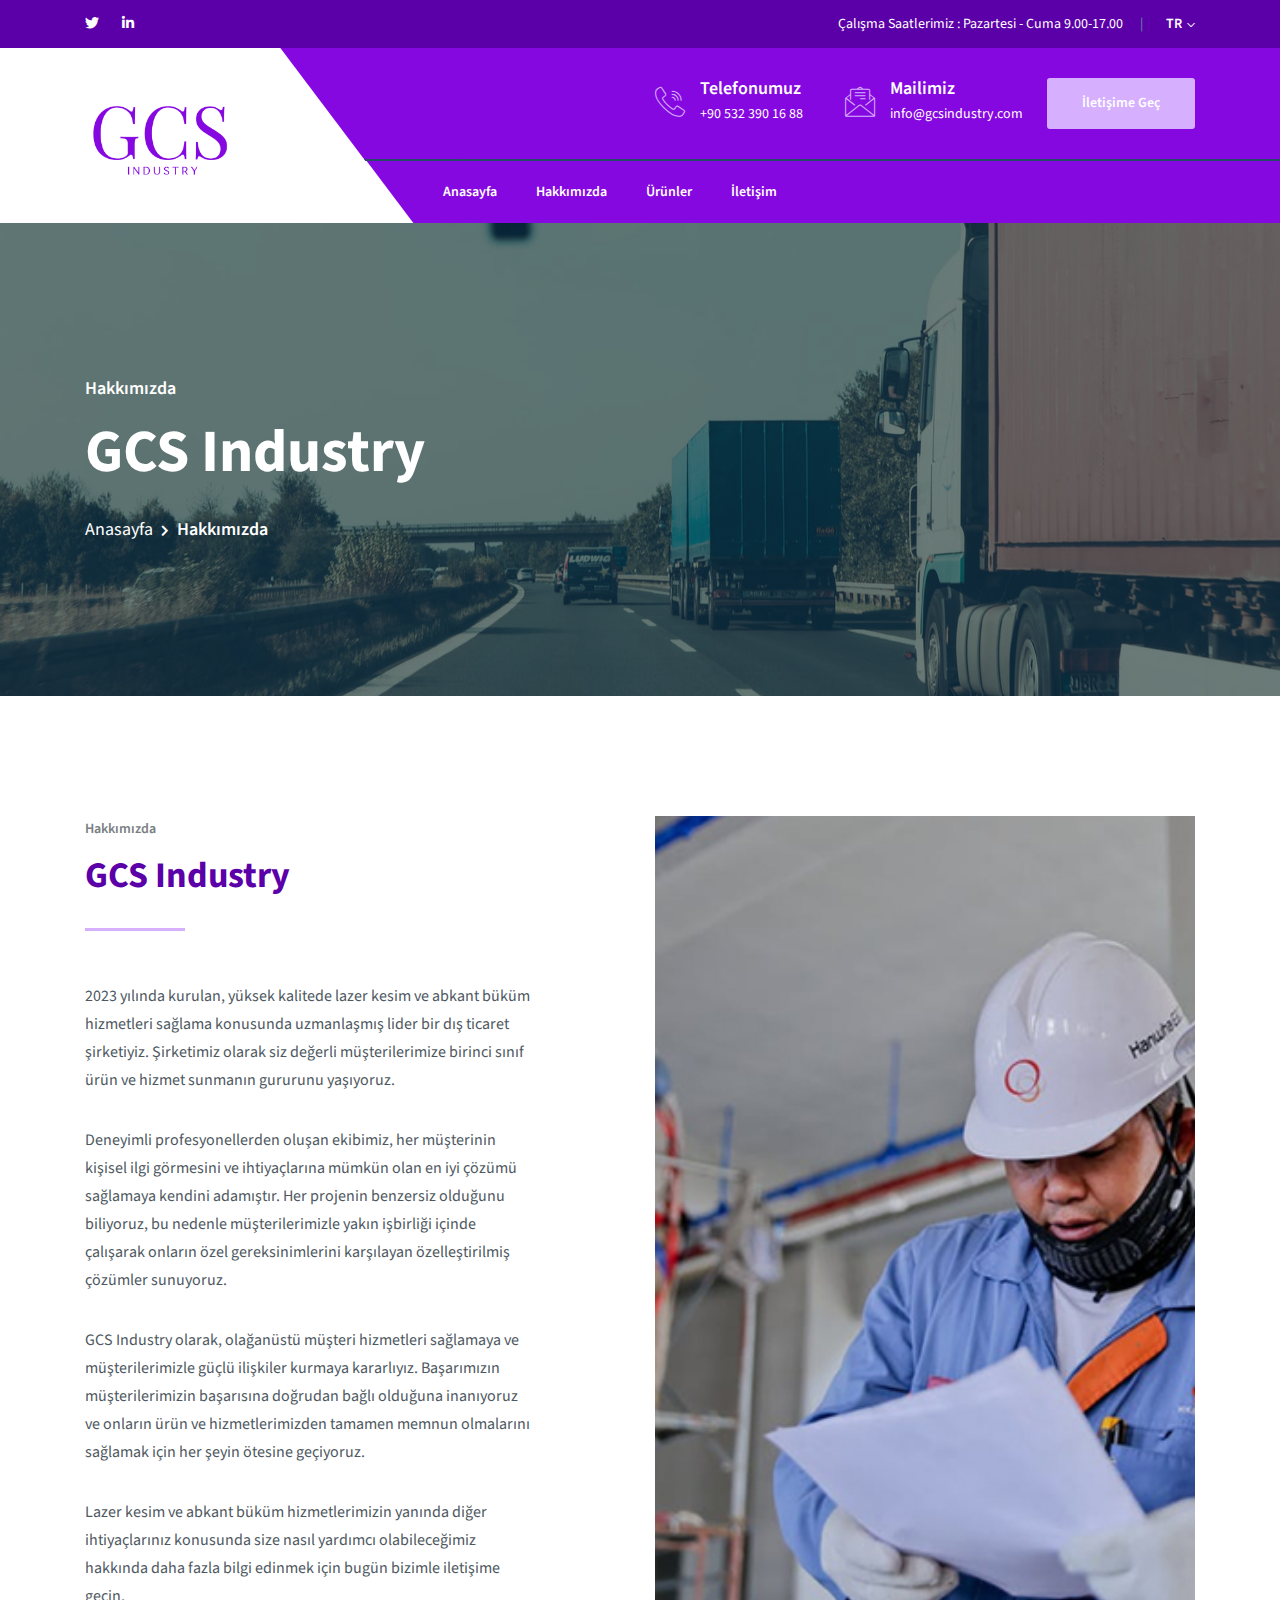
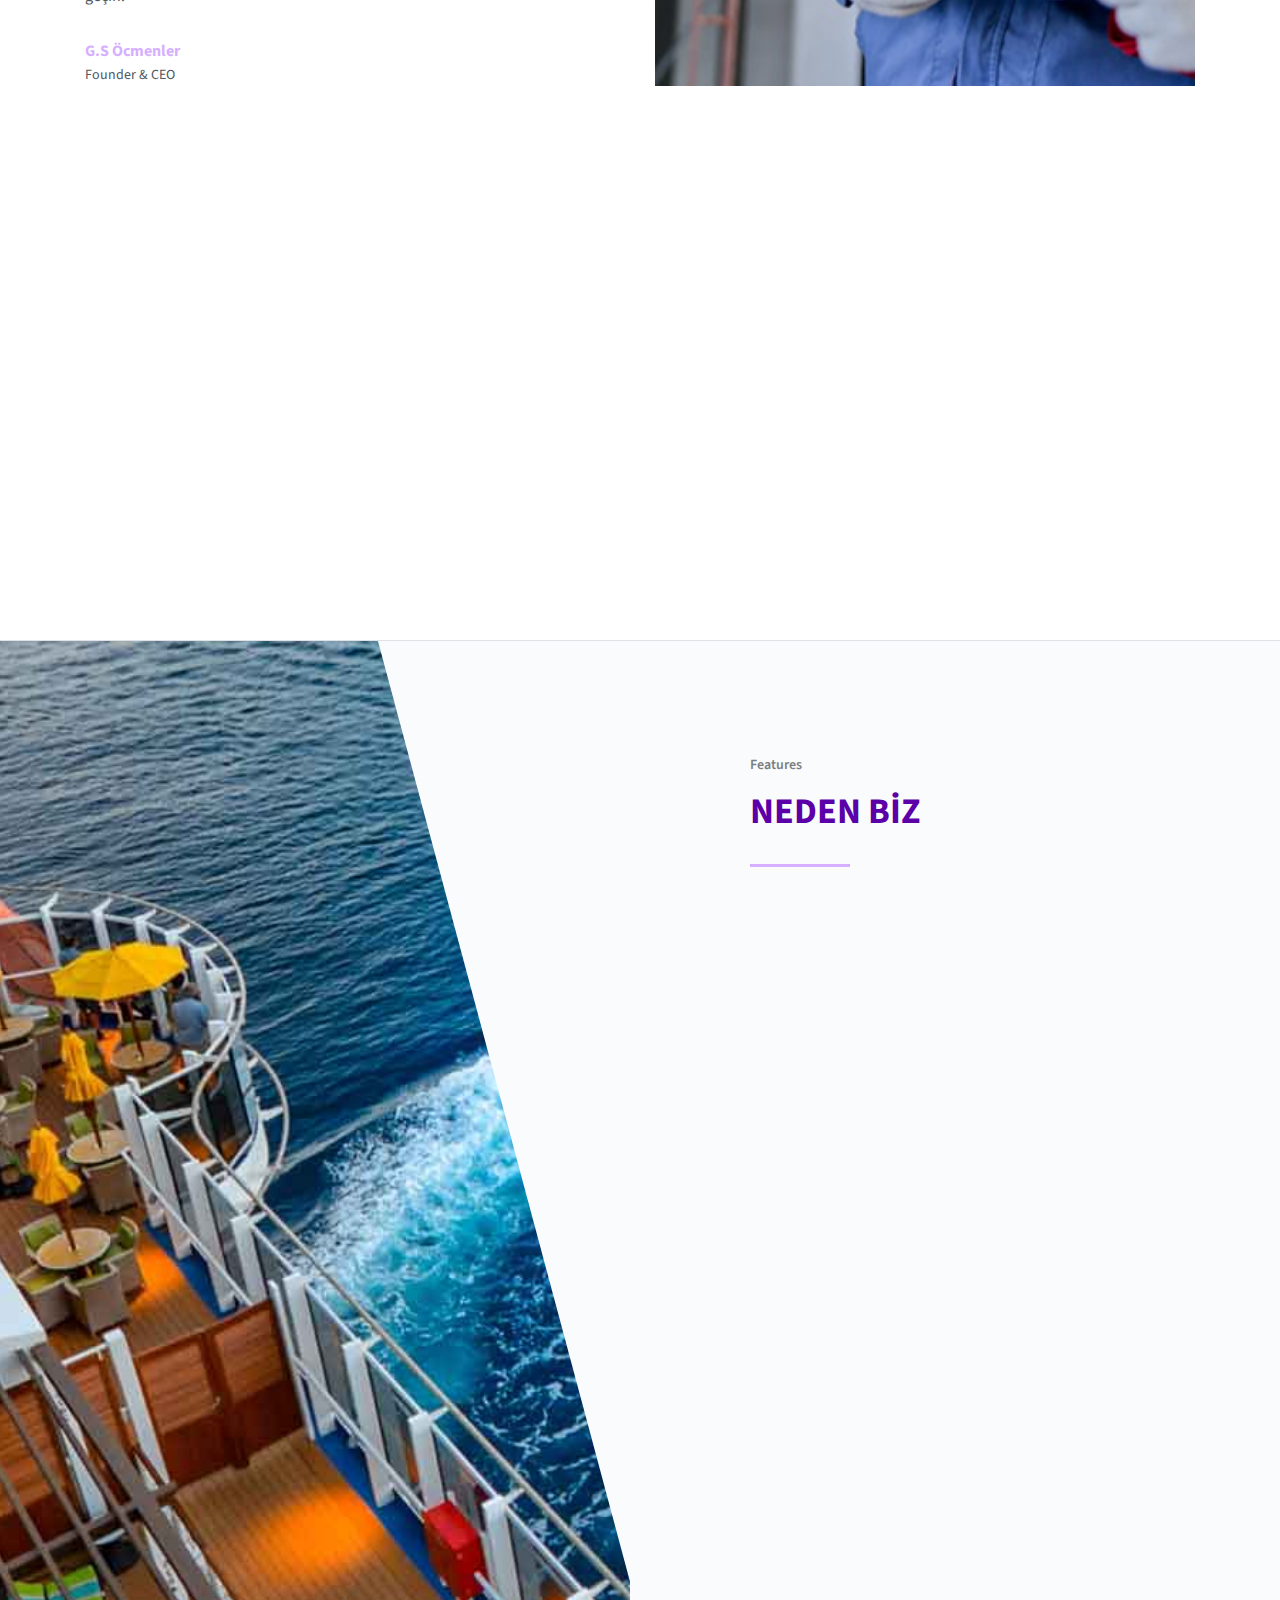
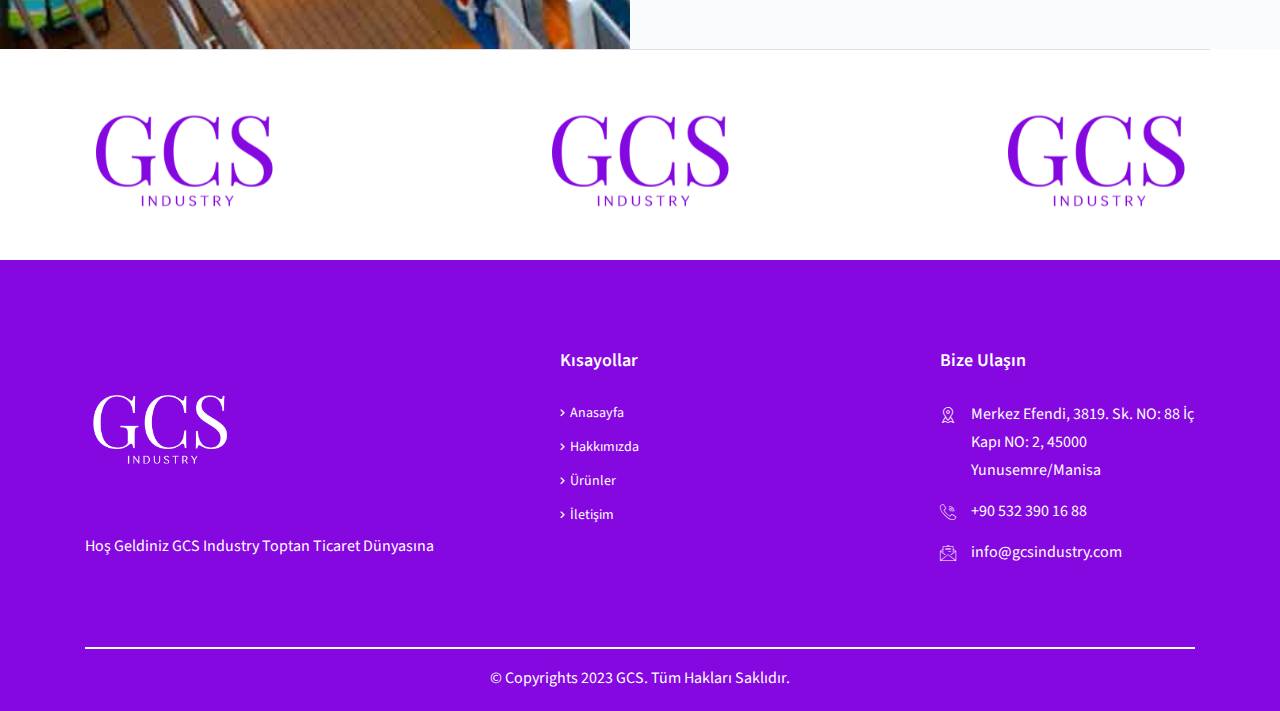
==== about.html @ cf112017 "Add files via upload" ====
<!DOCTYPE html>
<html lang="en">
   

<head>
   <meta http-equiv="Content-Type" content="text/html; charset=UTF-8">
   <meta http-equiv="X-UA-Compatible" content="IE=edge" />
   <meta http-equiv="X-UA-Compatible" content="ie=edge">
   <meta name="viewport" content="width=device-width, initial-scale=1.0">
   <title>GCS Industry</title>
   <!-- favicon -->
   <link rel="shortcut icon" href="assets/logo/png_seffafarkaplan.png" type="image/x-icon">
   <!-- bootstrap css -->
   <link rel="stylesheet" href="assets/css/bootstrap.min.css">
   <!-- fontawesome css -->
   <link rel="stylesheet" href="assets/css/flaticon.css">
   <!-- fontawesome css -->
   <link rel="stylesheet" href="assets/css/fontawesome.min.css">
   <!-- owl carousel css -->
   <link rel="stylesheet" href="assets/css/owl.carousel.min.css">
   <!-- owl carousel theme css -->
   <link rel="stylesheet" href="assets/css/owl.theme.default.min.css">
   <!-- slicknav css -->
   <link rel="stylesheet" href="assets/css/slicknav.css">
   <!-- animate css -->
   <link rel="stylesheet" href="assets/css/animate.min.css">
   <!-- main css -->
   <link rel="stylesheet" href="assets/css/style.css">
   <!-- responsive css -->
   <link rel="stylesheet" href="assets/css/responsive.css">
   <!-- jquery js -->
   <script src="assets/js/jquery-3.3.1.min.js"></script>
</head>



<body>
   <!--   header area start   -->
   <div class="header-area">
      <div class="info-bar">
         <div class="container">
            <div class="row">
               <div class="col-lg-4 col-8">
                  <ul class="social-links">
                     
                     <li><a href="#"><i class="fab fa-twitter"></i></a></li>
                     <li><a href="#"><i class="fab fa-linkedin-in"></i></a></li>
                     
                  </ul>
               </div>
               <div class="col-lg-8 col-4">
                  <div class="right-content">
                     <span class="working-time">Çalışma Saatlerimiz : Pazartesi - Cuma 9.00-17.00</span>
                     <div class="language">
                        <a href="#" class="dropdown-btn">TR <i class="flaticon-down-arrow"></i></a>
                        <ul class="language-dropdown">
                           <li>
                              <a href="#">English</a>
                           </li>
                           
                        </ul>
                     </div>
                  </div>
               </div>
            </div>
         </div>
      </div>
      <div class="support-nav-area">
         <div class="container">
            <div class="row">
               <div class="col-lg-3 col-6">
                  <div class="logo-wrapper">
                     <div class="logo-wrapper-inner">
                        <a href="index.html"><img src="assets/logo/png_seffafarkaplan.png" alt=""></a>
                     </div>
                  </div>
               </div>
               <div class="col-lg-9 col-6 position-lg-relative position-static">
                  <div class="support-bar">
                     <div class="row">
                        <div class="offset-xl-4 col-xl-8 offset-2 col-10">
                           <div class="row">
                              <div class="col-lg-4">
                                 <div class="support-info">
                                    <div class="left-content"><i class="flaticon-call"></i></div>
                                    <div class="right-content">
                                       <div class="right-content-inner">
                                          <h5>Telefonumuz</h5>
                                          <p>+90 532 390 16 88</p>
                                       </div>
                                    </div>
                                 </div>
                              </div>
                              <div class="col-lg-4">
                                 <div class="support-info">
                                    <div class="left-content"><i class="flaticon-email"></i></div>
                                    <div class="right-content">
                                       <h5>Mailimiz</h5>
                                       <p>info@gcsindustry.com </p>
                                    </div>
                                 </div>
                              </div>
                              <div class="col-lg-4">
                                 <a href="contact.html" class="boxed-btn"><span>İletişime Geç</span></a>
                              </div>
                           </div>
                        </div>
                     </div>
                  </div>
                  <div class="navbar-area">
                     <div class="row">
                        <div class="col-lg-9 d-lg-block d-none">
                           <nav class="main-menu" id="mainMenu">
                              <ul>
                                 <li>
                                    <a href="index.html">Anasayfa</a>
                                 </li>
                                 <li>
                                    <a href="about.html">Hakkımızda</a>
                                 </li>
                                 <li>
                                    <a href="index.html#product">Ürünler</a>
                                 </li>
                                 <li>
                                    <a href="contact.html">İletişim</a>
                                 </li>
                              </ul>
                           </nav>
                        </div>
                        <div class="col-lg-3 col-12 position-lg-relative position-static">
                           <div id="mobileMenu"></div>
                           <!-- <ul class="search-cart-area">
                              <li class="search-icon"><a href="#"><i class="flaticon-search"></i></a></li>
                              <li class="shopping-icon">
                                 <a href="#"><i class="flaticon-shopping-cart-black-shape"></i></a>
                                 <span class="count">0</span>
                              </li>
                           </ul> -->
                        </div>
                     </div>
                  </div>
               </div>
            </div>
         </div>
      </div>
   </div>
   <!--   header area end   -->


      <!--   search bar popup start   -->
      <!-- <div class="search-popup">
         <form class="search-form" action="#">
            <div class="form-element"><input type="text" placeholder="Type your search keyword"></div>
         </form>
         <div class="search-popup-overlay" id="searchOverlay"></div>
         <button class="search-close-btn" id="searchCloseBtn"><i class="fas fa-times"></i></button>
      </div> -->
      <!--   search bar popup end   --> 


      <!--  breadcrumb start  -->
      <div class="breadcrumb-area about-breadcrumb-bg">
         <div class="container">
            <div class="row">
               <div class="col-lg-7">
                  <div class="breadcrumb-txt">
                     <span>Hakkımızda</span>
                     <h1>GCS Industry</h1>
                     <nav aria-label="breadcrumb">
                        <ol class="breadcrumb">
                           <li class="breadcrumb-item"><a href="index.html">Anasayfa</a></li>
                           <li class="breadcrumb-item active" aria-current="page">Hakkımızda</li>
                        </ol>
                     </nav>
                  </div>
               </div>
            </div>
         </div>
         <div class="breadcrumb-overlay"></div>
      </div>
      <!--  breadcrumb end  -->


      <!--  about section start  -->
      <div class="about-section about">
         <div class="container">
            <div class="row">
               <div class="col-xl-5 col-lg-6">
                  <div class="outer">
                     <div class="inner">
                        <div class="about-txt">
                           <span class="title">Hakkımızda </span>
                           <h2 class="subtitle">GCS Industry</h2>
                           <p>2023 yılında kurulan, yüksek kalitede lazer kesim ve abkant büküm hizmetleri sağlama konusunda uzmanlaşmış lider bir dış ticaret şirketiyiz. Şirketimiz olarak siz değerli müşterilerimize birinci sınıf ürün ve hizmet sunmanın gururunu yaşıyoruz.  </p>
                           <p>Deneyimli profesyonellerden oluşan ekibimiz, her müşterinin kişisel ilgi görmesini ve ihtiyaçlarına mümkün olan en iyi çözümü sağlamaya kendini adamıştır. Her projenin benzersiz olduğunu biliyoruz, bu nedenle müşterilerimizle yakın işbirliği içinde çalışarak onların özel gereksinimlerini karşılayan özelleştirilmiş çözümler sunuyoruz.</p>
                           <p>GCS Industry olarak, olağanüstü müşteri hizmetleri sağlamaya ve müşterilerimizle güçlü ilişkiler kurmaya kararlıyız. Başarımızın müşterilerimizin başarısına doğrudan bağlı olduğuna inanıyoruz ve onların ürün ve hizmetlerimizden tamamen memnun olmalarını sağlamak için her şeyin ötesine geçiyoruz.</p>
                           <p>Lazer kesim ve abkant büküm hizmetlerimizin yanında diğer ihtiyaçlarınız konusunda size nasıl yardımcı olabileceğimiz hakkında daha fazla bilgi edinmek için bugün bizimle iletişime geçin.</p>
                           <!-- <img src="assets/img/signature-2.png" alt=""> -->
                           <h5>G.S Öcmenler</h5>
                           <span>Founder & CEO</span>
                        </div>
                     </div>
                  </div>
               </div>
               <div class="col-xl-6 offset-xl-1 col-lg-6">
                  <div class="about-right-bg">
                  </div>
               </div>
            </div>
            
            <div class="targets">
               <div class="row">
                  <div class="col-lg-6">
                     <div class="box wow fadeInUp" data-wow-duration="1s">
                        <div class="icon-wrapper"><i class="flaticon-external-link-square-with-an-arrow-in-right-diagonal"></i></div>
                        <div class="box-details">
                           <h4>Misyonumuz</h4>
                           <p>Misyonumuz, yüksek kalitede ürünler ve hizmetler sunarak müşterilerimize değer katmak, çalışanlarımıza destek olmak ve toplumumuza geri vermek için çalışmaktır. Müşterilerimizin ihtiyaçlarına özel çözümler sunarak onların başarısına katkıda bulunmak, şirketimizin temel misyonunu oluşturur. Aynı zamanda etik değerlere ve sürdürülebilirlik ilkelerine bağlılık, iş yapış tarzımızın bir parçasıdır.</p>
                        </div>
                     </div>
                  </div>
                  <div class="col-lg-6">
                     <div class="box wow fadeInUp" data-wow-duration="1s" data-wow-delay=".2s">
                        <div class="icon-wrapper"><i class="flaticon-check"></i></div>
                        <div class="box-details">
                           <h4>Vizyonumuz</h4>
                           <p>Vizyonumuz, sektörün önde gelen bir oyuncusu olarak tanınmak ve müşterilerimize sürdürülebilir ve yenilikçi çözümler sunmak için sürekli olarak çalışmaktır. Dünya genelinde müşteri memnuniyetini en yüksek seviyeye çıkarmak, toplum ve çevre ile sürdürülebilir bir etki yaratmak en büyük hedefimizdir. <br><br></p>
                        </div>
                     </div>
                  </div>
               </div>
            </div>
         </div>
      </div>
      <!--  about section end  -->


      <!--  features section start  -->
      <div class="features-section home-2 border-top">
         <div class="container">
            <div class="row feature-content">
               <div class="col-xl-5 offset-xl-7 col-lg-6 offset-lg-6 pr-0">
                  <div class="features">
                     <span class="title">Features</span>
                     <h2 class="subtitle">NEDEN BİZ</h2>
                     <div class="feature-lists">
                        <div class="single-feature wow fadeInUp" data-wow-duration="1s">
                           <div class="icon-wrapper"><i class="flaticon-customer-service"></i></div>
                           <div class="feature-details">
                              <h4>Uzmanlık ve Deneyim</h4>
                              <p> GCS Industry, 2023 yılında kurulduğundan beri lazer kesim ve abkant büküm hizmetleri alanında uzmanlaşmış bir lider konumundadır. Yılların getirdiği deneyim ve uzmanlık, müşterilerimize en yüksek kalitede ürün ve hizmetler sunmamıza olanak tanır. </p>
                           </div>
                        </div>
                        <div class="single-feature wow fadeInUp" data-wow-duration="1s" data-wow-delay=".2s">
                           <div class="icon-wrapper"><i class="flaticon-email"></i></div>
                           <div class="feature-details">
                              <h4>Müşteri Odaklı Yaklaşım:</h4>
                              <p>Şirketimiz, her müşterinin özel ihtiyaçlarına odaklanan bir müşteri odaklı yaklaşım benimser. Müşterilerimizle yakın işbirliği yaparak, onların projelerini en iyi şekilde anlarız ve özelleştirilmiş çözümler sunarız. Müşteri memnuniyeti bizim için en önemli önceliktir. </p>
                           </div>
                        </div>
                        <div class="single-feature wow fadeInUp" data-wow-duration="1s" data-wow-delay=".4s">
                           <div class="icon-wrapper"><i class="flaticon-worldwide"></i></div>
                           <div class="feature-details">
                              <h4>Güçlü İlişkiler</h4>
                              <p>GCS Industry olarak, müşterilerimizle uzun vadeli ve güçlü ilişkiler kurmayı hedefliyoruz. Bizim için başarının anahtarı, müşterilerimizin kendi projeleri ve işlerinde başarılı olmalarını sağlamaktır. Bu nedenle müşterilerimizin ihtiyaçlarına özenle ve özveriyle yaklaşırız.</p>
                           </div>
                        </div>
                     </div>
                  </div>
               </div>
            </div>
         </div>
      </div>
      <!--  features section end  -->


      


      


      <!--   partner section start    -->
      <div class="partner-section">
         <div class="container border-top">
            <div class="row">
               <div class="col-md-12">
                  <div class="partner-carousel owl-carousel owl-theme">
                     <div class="single-partner-item">
                        <div class="outer">
                           <div class="inner">
                              <img src="assets/logo/png_seffafarkaplan.png" alt="">
                           </div>
                        </div>
                     </div>
                     <div class="single-partner-item">
                        <div class="outer">
                           <div class="inner">
                              <img src="assets/logo/logobeyaz.png" alt="">
                           </div>
                        </div>
                     </div>
                     <div class="single-partner-item">
                        <div class="outer">
                           <div class="inner">
                              <img src="assets/logo/png_seffafarkaplan.png" alt="">
                           </div>
                        </div>
                     </div>
                     <div class="single-partner-item">
                        <div class="outer">
                           <div class="inner">
                              <img src="assets/logo/logobeyaz.png" alt="">
                           </div>
                        </div>
                     </div>
                     <div class="single-partner-item">
                        <div class="outer">
                           <div class="inner">
                              <img src="assets/logo/png_seffafarkaplan.png" alt="">
                           </div>
                        </div>
                     </div>
                     <div class="single-partner-item">
                        <div class="outer">
                           <div class="inner">
                              <img src="assets/logo/logobeyaz.png" alt="">
                           </div>
                        </div>
                     </div>
                  </div>
               </div>
            </div>
         </div>
      </div>
      <!--   partner section end    -->


      


      <!--   footer section start    -->
      <footer>
         <div class="container">
            <div style="color: white;" class="top-footer">
               <div class="row">
                  <div class="col-xl-4 col-lg-4">
                     <div  class="logo-wrapper"><img src="assets/logo/logobeyaz.png" alt=""></div>
                     <p>Hoş Geldiniz GCS Industry Toptan Ticaret Dünyasına</p>
                  </div>
                  <div class="offset-xl-1 col-xl-2 col-lg-2">
                     <h4>Kısayollar</h4>
                     <ul class="userful-links">
                        <li><a style="color: white;" href="">Anasayfa</a></li>
                        <li><a style="color: white;" href="">Hakkımızda</a></li>
                        <li><a style="color: white;" href="">Ürünler</a></li>
                        <li><a style="color: white;" href="">İletişim</a></li>
                        <!-- <li><a style="color: white;" href="">Contact</a></li> -->
                     </ul>
                  </div>
                  <div class="col-xl-2 col-lg-2">
                     <!-- <h4>Services</h4> -->
                     <!-- <ul class="userful-links">
                        <li><a style="color: white;" href="#">Air Freight</a></li>
                        <li><a style="color: white;" href="#">OCEAN Freight</a></li>
                        <li><a style="color: white;" href="#">WAREHOUSING</a></li>
                        <li><a style="color: white;" href="#">STORAGE</a></li>
                        <li><a style="color: white;" href="#">ROAD Freight</a></li>
                     </ul> -->
                  </div>
                  <div class="col-xl-3 col-lg-4">
                     <h4>Bize Ulaşın</h4>
                     <div class="footer-contact">
                        <div class="contact-info">
                           <div class="icon-wrapper"><i class="flaticon-placeholder"></i></div>
                           <p>Merkez Efendi, 3819. Sk. NO: 88 İç Kapı NO: 2, 45000 Yunusemre/Manisa</p>
                        </div>
                        <div class="contact-info">
                           <div class="icon-wrapper"><i class="flaticon-call"></i></div>
                           <p>+90 532 390 16 88</p>
                        </div>
                        <div class="contact-info">
                           <div class="icon-wrapper"><i class="flaticon-email"></i></div>
                           <p>info@gcsindustry.com</p>
                        </div>
                     </div>
                  </div>
               </div>
            </div>
            <div class="bottom-footer">
               <p class="text-center">© Copyrights 2023 GCS. Tüm Hakları Saklıdır.</p>
            </div>
         </div>
      </footer>
      <!--   footer section end    -->


      <!-- preloader section start -->
      <div class="loader-container">
         <span class="loader">
         <span class="loader-inner"></span>
         </span>
      </div>
      <!-- preloader section end -->


      <!-- back to top area start -->
      <div class="back-to-top">
         <i class="fas fa-chevron-up"></i>
      </div>
      <!-- back to top area end -->


      <!-- popper js -->
      <script src="assets/js/popper.min.js"></script>
      <!-- bootstrap js -->
      <script src="assets/js/bootstrap.min.js"></script>
      <!-- owl carousel js -->
      <script src="assets/js/owl.carousel.min.js"></script>
      <!-- isotope js -->
      <script src="assets/js/isotope.pkgd.min.js"></script>
      <!-- slicknav js -->
      <script src="assets/js/jquery.slicknav.min.js"></script>
      <!-- wow js -->
      <script src="assets/js/wow.min.js"></script>
      <!-- main js -->
      <script src="assets/js/main.js"></script>
   </body>


</html>
---- assets/css/flaticon.css ----
/*
  	Flaticon icon font: Flaticon
  	Creation date: 12/04/2019 05:14
  	*/
	
	@font-face {
	    font-family: "Flaticon";
	    src: url("../fonts/Flaticon.eot");
	    src: url("../fonts/Flaticond41d.eot?#iefix") format("embedded-opentype"), url("../fonts/Flaticon.woff2") format("woff2"), url("../fonts/Flaticon.woff") format("woff"), url("../fonts/Flaticon.ttf") format("truetype"), url("../fonts/Flaticon.svg#Flaticon") format("svg");
	    font-weight: normal;
	    font-style: normal;
	}
	
	@media screen and (-webkit-min-device-pixel-ratio:0) {
	    @font-face {
	        font-family: "Flaticon";
	        src: url("../fonts/Flaticon.svg#Flaticon") format("svg");
	    }
	}
	
	[class^="flaticon-"]:before,
	[class*=" flaticon-"]:before,
	[class^="flaticon-"]:after,
	[class*=" flaticon-"]:after {
	    font-family: Flaticon;
	    font-size: inherit;
	    font-style: normal;
	}
	
	.flaticon-call:before {
	    content: "\f100";
	}
	
	.flaticon-email:before {
	    content: "\f101";
	}
	
	.flaticon-search:before {
	    content: "\f102";
	}
	
	.flaticon-shopping-cart-black-shape:before {
	    content: "\f103";
	}
	
	.flaticon-customer-service:before {
	    content: "\f104";
	}
	
	.flaticon-worldwide:before {
	    content: "\f105";
	}
	
	.flaticon-left-arrow:before {
	    content: "\f106";
	}
	
	.flaticon-right-arrow:before {
	    content: "\f107";
	}
	
	.flaticon-quote-left:before {
	    content: "\f108";
	}
	
	.flaticon-external-link-square-with-an-arrow-in-right-diagonal:before {
	    content: "\f109";
	}
	
	.flaticon-check:before {
	    content: "\f10a";
	}
	
	.flaticon-substract:before {
	    content: "\f10b";
	}
	
	.flaticon-add:before {
	    content: "\f10c";
	}
	
	.flaticon-caret-down:before {
	    content: "\f10d";
	}
	
	.flaticon-placeholder:before {
	    content: "\f10e";
	}
	
	.flaticon-down-arrow:before {
	    content: "\f10f";
	}
	
	.flaticon-airplane:before {
	    content: "\f110";
	}
	
	.flaticon-delivery-truck:before {
	    content: "\f111";
	}
	
	.flaticon-loader:before {
	    content: "\f112";
	}
	
	.flaticon-ferry:before {
	    content: "\f113";
	}
	
	.flaticon-package:before {
	    content: "\f114";
	}
	
	.flaticon-baby-toy:before {
	    content: "\f115";
	}
	
	.flaticon-send:before {
	    content: "\f116";
	}
	
	.flaticon-turn-right-round:before {
	    content: "\f117";
	}
	
	.flaticon-arrowhead-pointing-to-the-right:before {
	    content: "\f118";
	}
	
	.flaticon-right-arrow-1:before {
	    content: "\f119";
	}
	
	.flaticon-left-arrow-1:before {
	    content: "\f11a";
	}
	
	.flaticon-home:before {
	    content: "\f11b";
	}
	
	.flaticon-phone-receiver:before {
	    content: "\f11c";
	}
	
	.flaticon-mail:before {
	    content: "\f11d";
	}
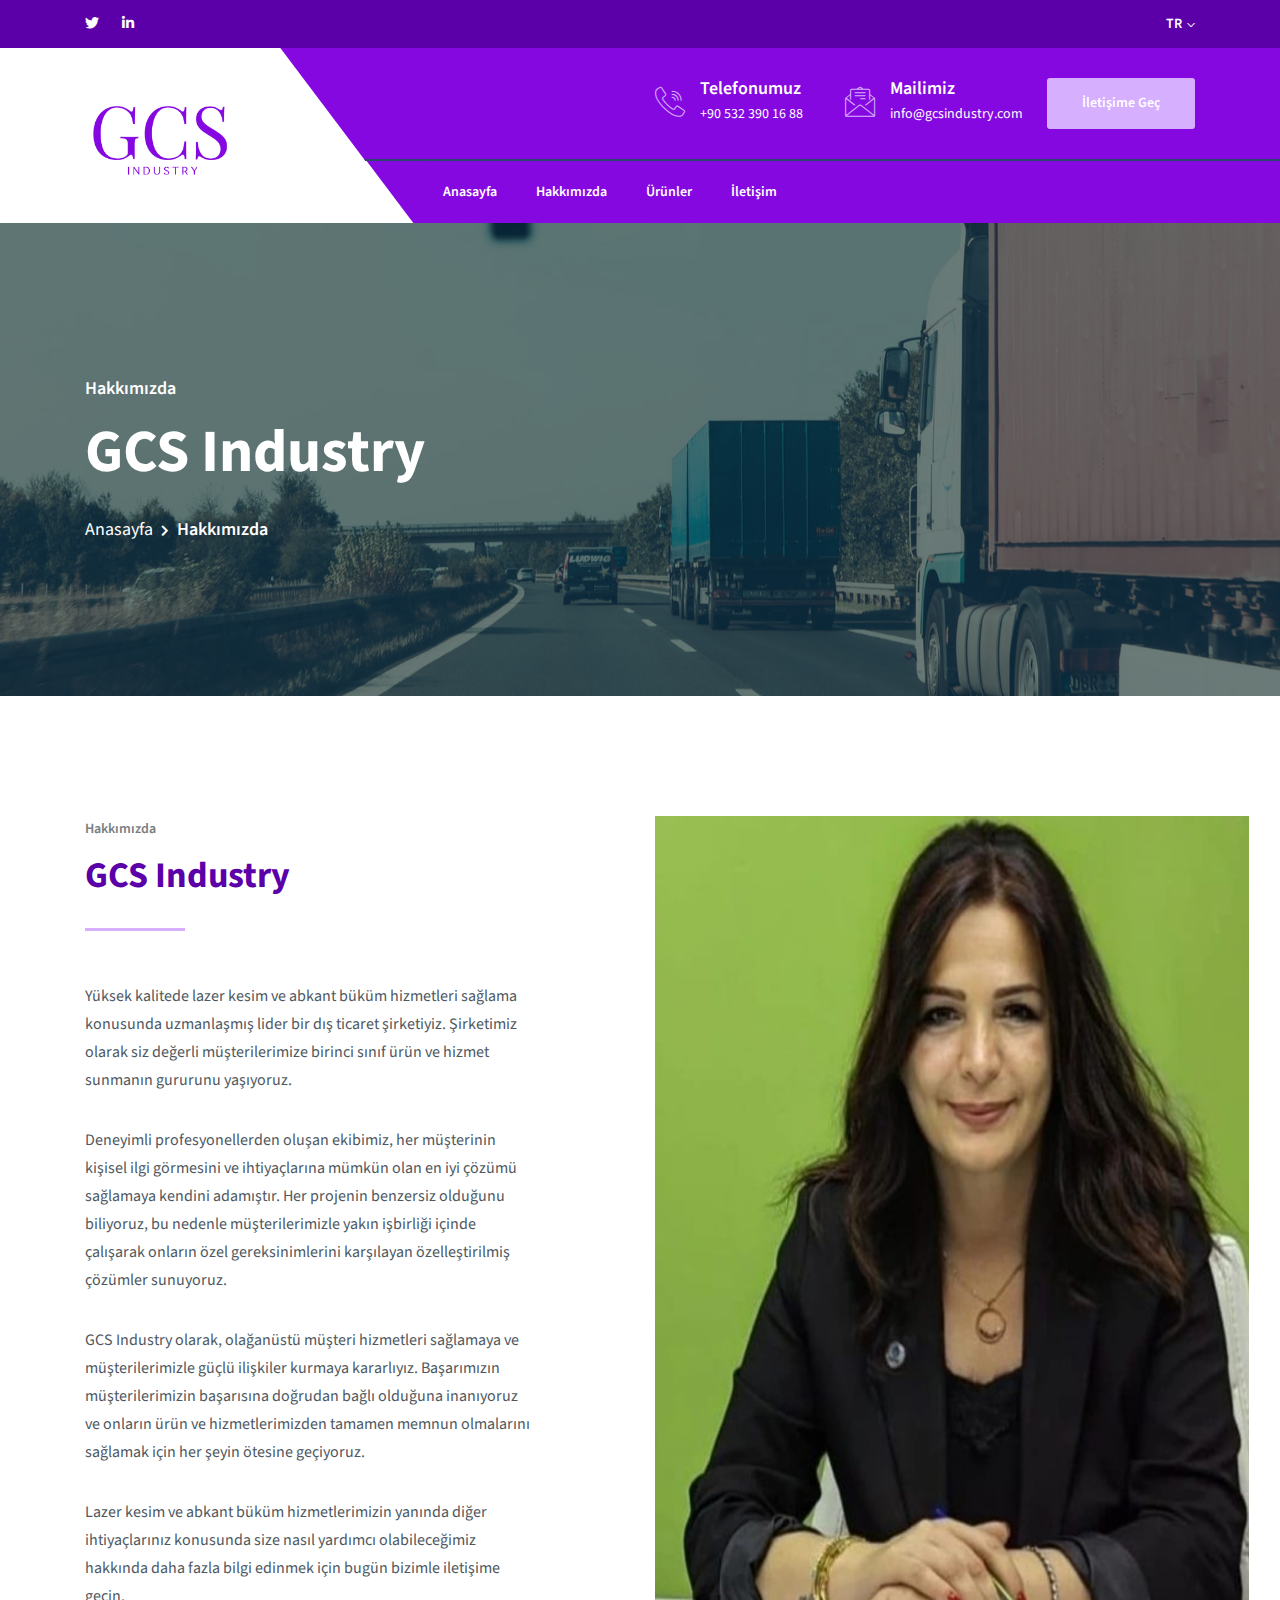
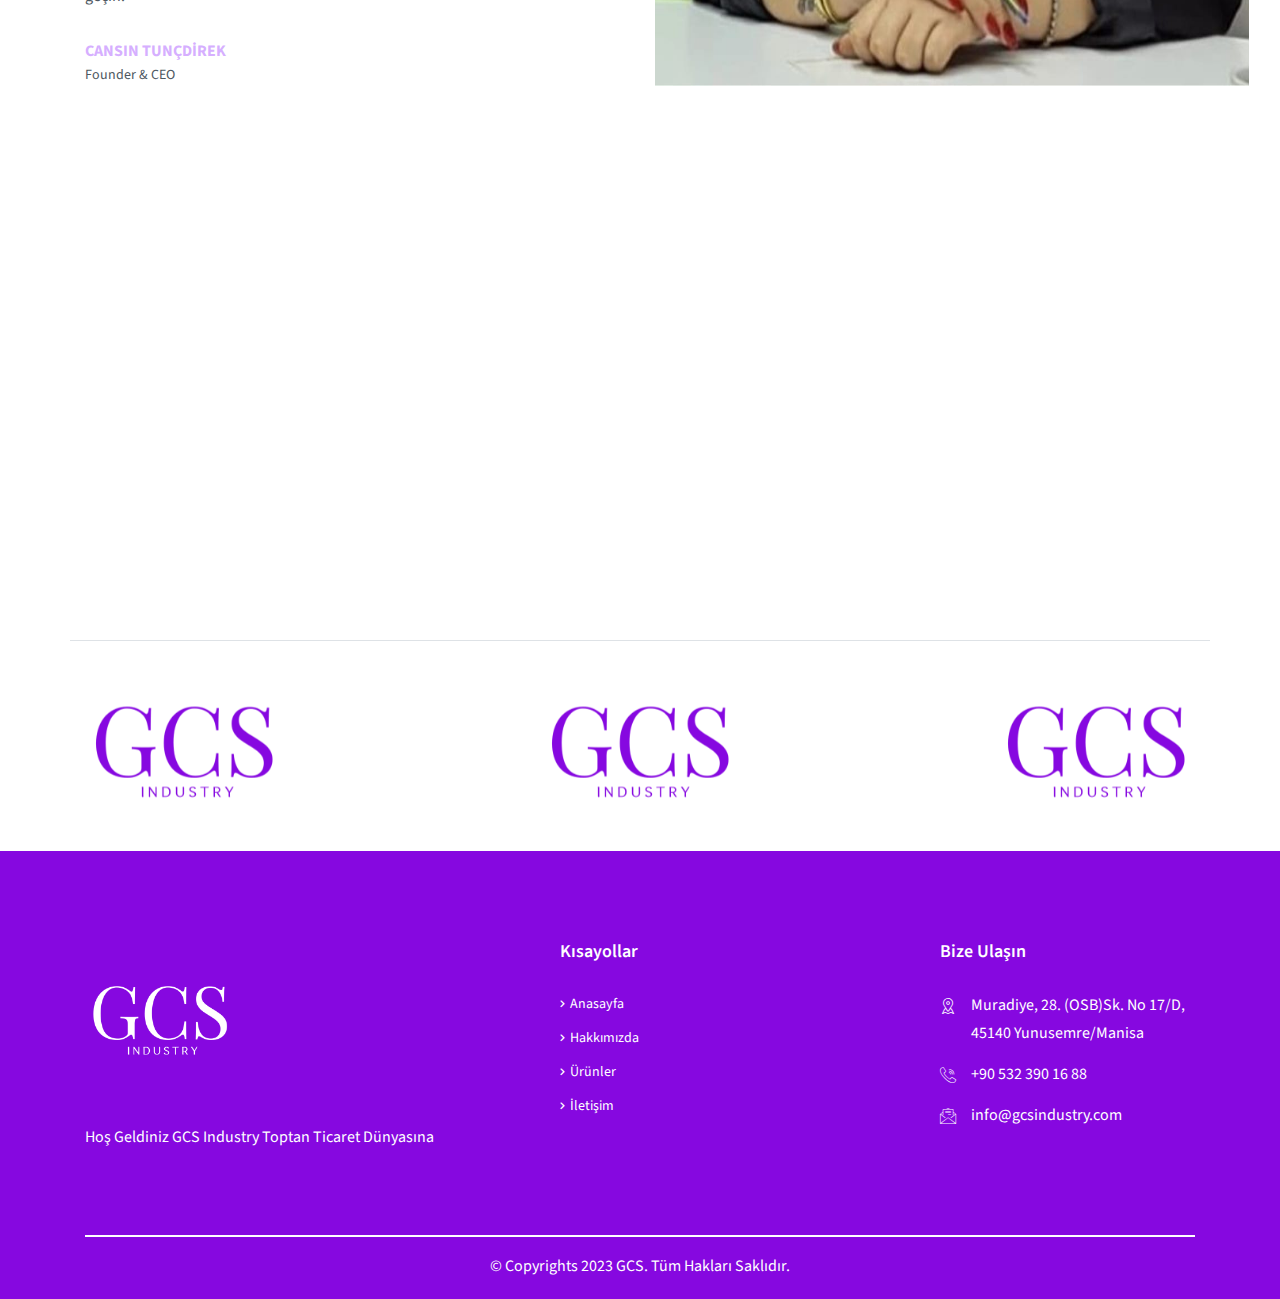
==== commit 8106d290: "Add files via upload" ====
--- a/about.html
+++ b/about.html
@@ -50,12 +50,12 @@
                </div>
                <div class="col-lg-8 col-4">
                   <div class="right-content">
-                     <span class="working-time">Çalışma Saatlerimiz : Pazartesi - Cuma 9.00-17.00</span>
+                     
                      <div class="language">
                         <a href="#" class="dropdown-btn">TR <i class="flaticon-down-arrow"></i></a>
                         <ul class="language-dropdown">
                            <li>
-                              <a href="#">English</a>
+                              <a href="about_en.html">English</a>
                            </li>
                            
                         </ul>
@@ -101,8 +101,10 @@
                                  </div>
                               </div>
                               <div class="col-lg-4">
-                                 <a href="contact.html" class="boxed-btn"><span>İletişime Geç</span></a>
-                              </div>
+                                 <a href="mailto:info@gscindustry.com" class="boxed-btn">
+                                     <span>İletişime Geç</span>
+                                 </a>
+                             </div>
                            </div>
                         </div>
                      </div>
@@ -191,12 +193,12 @@
                         <div class="about-txt">
                            <span class="title">Hakkımızda </span>
                            <h2 class="subtitle">GCS Industry</h2>
-                           <p>2023 yılında kurulan, yüksek kalitede lazer kesim ve abkant büküm hizmetleri sağlama konusunda uzmanlaşmış lider bir dış ticaret şirketiyiz. Şirketimiz olarak siz değerli müşterilerimize birinci sınıf ürün ve hizmet sunmanın gururunu yaşıyoruz.  </p>
+                           <p>Yüksek kalitede lazer kesim ve abkant büküm hizmetleri sağlama konusunda uzmanlaşmış lider bir dış ticaret şirketiyiz. Şirketimiz olarak siz değerli müşterilerimize birinci sınıf ürün ve hizmet sunmanın gururunu yaşıyoruz.  </p>
                            <p>Deneyimli profesyonellerden oluşan ekibimiz, her müşterinin kişisel ilgi görmesini ve ihtiyaçlarına mümkün olan en iyi çözümü sağlamaya kendini adamıştır. Her projenin benzersiz olduğunu biliyoruz, bu nedenle müşterilerimizle yakın işbirliği içinde çalışarak onların özel gereksinimlerini karşılayan özelleştirilmiş çözümler sunuyoruz.</p>
                            <p>GCS Industry olarak, olağanüstü müşteri hizmetleri sağlamaya ve müşterilerimizle güçlü ilişkiler kurmaya kararlıyız. Başarımızın müşterilerimizin başarısına doğrudan bağlı olduğuna inanıyoruz ve onların ürün ve hizmetlerimizden tamamen memnun olmalarını sağlamak için her şeyin ötesine geçiyoruz.</p>
                            <p>Lazer kesim ve abkant büküm hizmetlerimizin yanında diğer ihtiyaçlarınız konusunda size nasıl yardımcı olabileceğimiz hakkında daha fazla bilgi edinmek için bugün bizimle iletişime geçin.</p>
                            <!-- <img src="assets/img/signature-2.png" alt=""> -->
-                           <h5>G.S Öcmenler</h5>
+                           <h5>CANSIN TUNÇDİREK</h5>
                            <span>Founder & CEO</span>
                         </div>
                      </div>
@@ -236,7 +238,7 @@
 
 
       <!--  features section start  -->
-      <div class="features-section home-2 border-top">
+      <!-- <div class="features-section home-2 border-top">
          <div class="container">
             <div class="row feature-content">
                <div class="col-xl-5 offset-xl-7 col-lg-6 offset-lg-6 pr-0">
@@ -270,7 +272,7 @@
                </div>
             </div>
          </div>
-      </div>
+      </div> -->
       <!--  features section end  -->
 
 
@@ -373,7 +375,7 @@
                      <div class="footer-contact">
                         <div class="contact-info">
                            <div class="icon-wrapper"><i class="flaticon-placeholder"></i></div>
-                           <p>Merkez Efendi, 3819. Sk. NO: 88 İç Kapı NO: 2, 45000 Yunusemre/Manisa</p>
+                           <p>Muradiye, 28. (OSB)Sk. No 17/D, 45140 Yunusemre/Manisa</p>
                         </div>
                         <div class="contact-info">
                            <div class="icon-wrapper"><i class="flaticon-call"></i></div>
--- a/assets/css/style.css
+++ b/assets/css/style.css
@@ -3203,10 +3203,10 @@
 }
 
 .about-section.about .about-right-bg {
-    background-image: url('../img/about/about.jpg');
+    background-image: url('../img/about/cansin_about.jpeg');
     height: 100%;
-    width: 100%;
-    background-size: cover;
+    width: 110%;
+    background-size: 100% 100%;
 }
 
 .about-section.about .targets {
